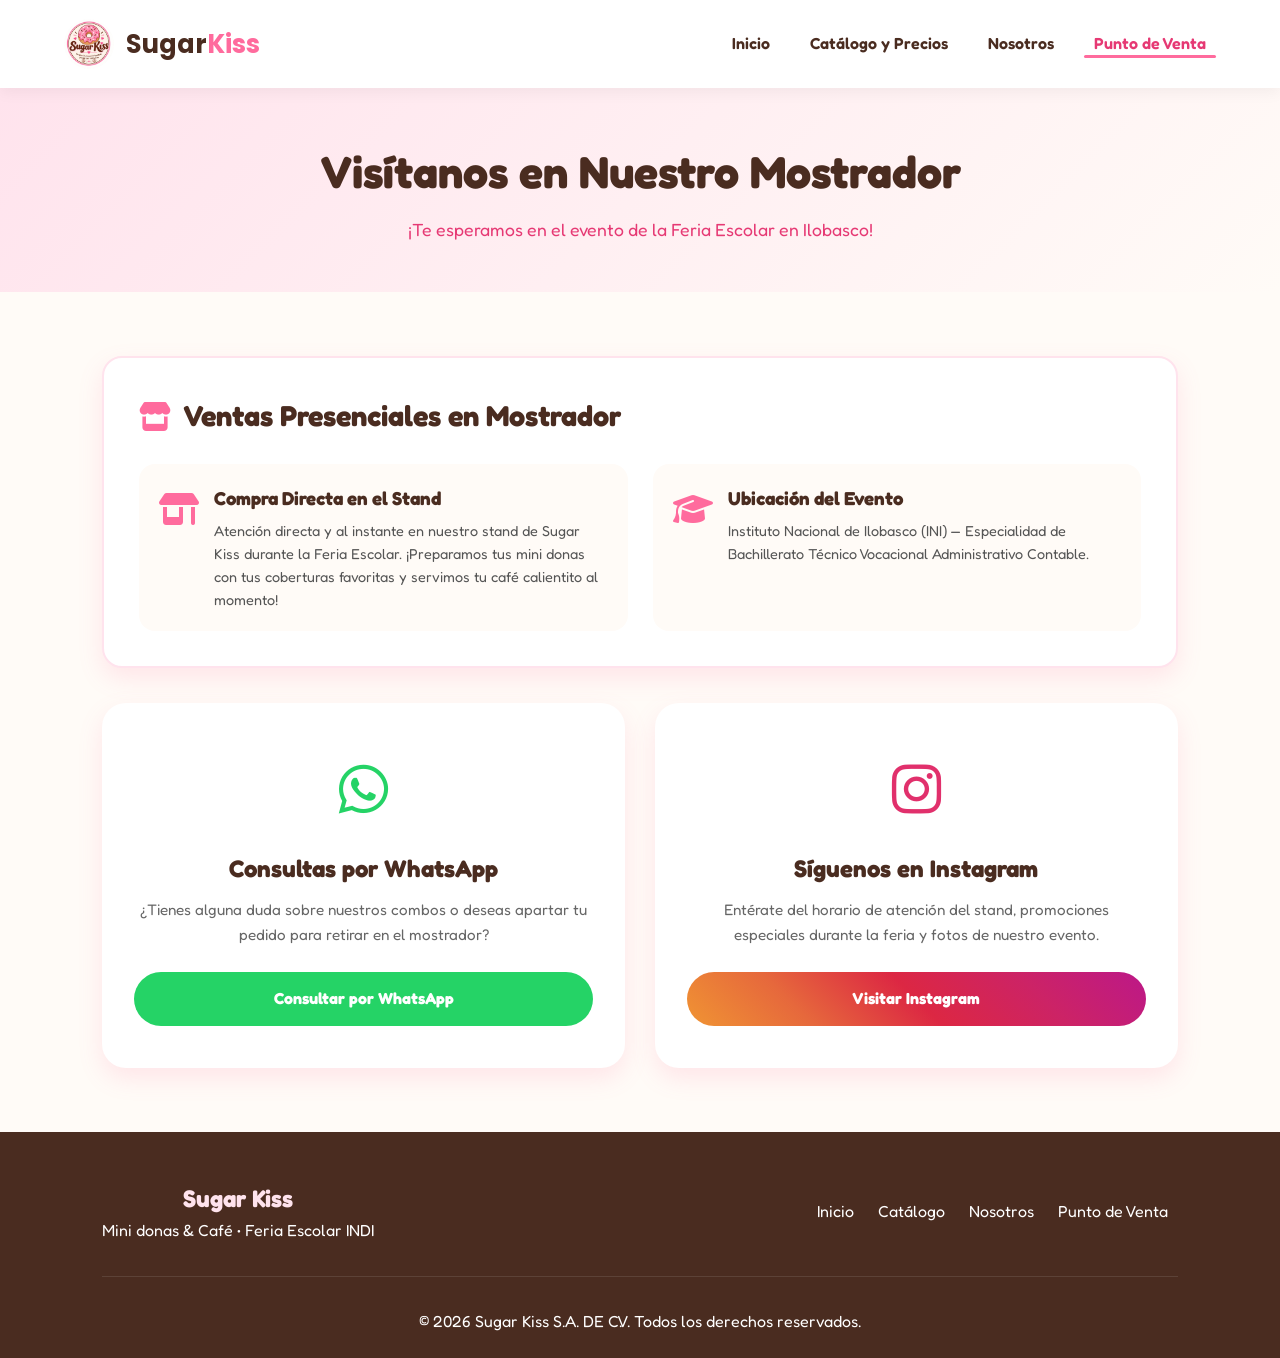
==== pedidos.html @ 319f68ea "Add files via upload" ====
<!DOCTYPE html>
<html lang="es">
<head>
  <meta charset="UTF-8">
  <meta name="viewport" content="width=device-width, initial-scale=1.0">
  <title>Pedidos y Punto de Venta - Sugar Kiss</title>
  <link href="https://fonts.googleapis.com/css2?family=Fredoka:wght@400;600;700&family=Poppins:wght@600;700&display=swap" rel="stylesheet">
  <link rel="stylesheet" href="https://cdnjs.cloudflare.com/ajax/libs/font-awesome/6.4.0/css/all.min.css">
  <link rel="stylesheet" href="estilos.css">
</head>
<body>

  <!-- NAVEGACIÓN -->
  <nav class="navbar">
    <div class="logo-container">
      <img src="logo.jpeg" alt="Sugar Kiss Logo" class="logo-img">
      <div class="logo-texto">Sugar<span>Kiss</span></div>
    </div>
    <ul class="nav-links">
      <li><a href="index.html">Inicio</a></li>
      <li><a href="catalogo.html">Catálogo y Precios</a></li>
      <li><a href="nosotros.html">Nosotros</a></li>
      <li><a href="pedidos.html" class="active">Punto de Venta</a></li>
    </ul>
  </nav>

  <!-- CABECERA -->
  <header class="header-interno">
    <h1>Visítanos en Nuestro Mostrador</h1>
    <p>¡Te esperamos en el evento de la Feria Escolar en Ilobasco!</p>
  </header>

  <main class="seccion-pedidos">

    <!-- ATENCIÓN EN MOSTRADOR -->
    <section class="tarjeta-modalidades">
      <h2><i class="fa-solid fa-store"></i> Ventas Presenciales en Mostrador</h2>
      
      <div class="grid-entregas">
        <div class="item-entrega">
          <div class="icono-entrega"><i class="fa-solid fa-shop"></i></div>
          <div>
            <h3>Compra Directa en el Stand</h3>
            <p>Atención directa y al instante en nuestro stand de Sugar Kiss durante la Feria Escolar. ¡Preparamos tus mini donas con tus coberturas favoritas y servimos tu café calientito al momento!</p>
          </div>
        </div>

        <div class="item-entrega">
          <div class="icono-entrega"><i class="fa-solid fa-graduation-cap"></i></div>
          <div>
            <h3>Ubicación del Evento</h3>
            <p>Instituto Nacional de Ilobasco (INI) — Especialidad de Bachillerato Técnico Vocacional Administrativo Contable.</p>
          </div>
        </div>
      </div>
    </section>

    <!-- CONSULTAS Y RESERVAS PREVIAS -->
    <section class="grid-canales">
      
      <!-- CANAL WHATSAPP -->
      <div class="tarjeta-canal whatsapp-card">
        <div class="icono-canal"><i class="fa-brands fa-whatsapp"></i></div>
        <h3>Consultas por WhatsApp</h3>
        <p>¿Tienes alguna duda sobre nuestros combos o deseas apartar tu pedido para retirar en el mostrador?</p>
        <a href="https://wa.me/50374159301?text=¡Hola!%20Quiero%20consultar%20sobre%20los%20pedidos%20en%20el%20stand%20de%20Sugar%20Kiss%20🍩☕" target="_blank" class="btn-canal btn-wa">
          Consultar por WhatsApp
        </a>
      </div>

      <!-- CANAL INSTAGRAM -->
      <div class="tarjeta-canal instagram-card">
        <div class="icono-canal"><i class="fa-brands fa-instagram"></i></div>
        <h3>Síguenos en Instagram</h3>
        <p>Entérate del horario de atención del stand, promociones especiales durante la feria y fotos de nuestro evento.</p>
        <a href="https://instagram.com" target="_blank" class="btn-canal btn-ig">
          Visitar Instagram
        </a>
      </div>

    </section>

  </main>

  <!-- FOOTER -->
  <footer>
    <div class="footer-content">
      <div class="footer-logo">
        <h2>Sugar Kiss</h2>
        <p>Mini donas & Café • Feria Escolar INDI</p>
      </div>
      <div class="footer-links">
        <a href="index.html">Inicio</a>
        <a href="catalogo.html">Catálogo</a>
        <a href="nosotros.html">Nosotros</a>
        <a href="pedidos.html">Punto de Venta</a>
      </div>
    </div>
    <p>&copy; 2026 Sugar Kiss S.A. DE C.V. Todos los derechos reservados.</p>
  </footer>

</body>
</html>
---- estilos.css ----
/* ==========================================
   SUGAR KISS - ESTILOS COMPLETOS & COMPATIBLES
   ========================================== */

:root {
  --rosa-principal: #ff6b9d;
  --rosa-pastel: #ffe3ed;
  --rosa-fuerte: #e63974;
  --cafe-chocolate: #4a2c20;
  --cafe-claro: #8d5b4c;
  --crema-fondo: #fffbf7;
  --blanco: #ffffff;
  --sombra-suave: 0 10px 25px rgba(255, 107, 157, 0.15);
  --sombra-fuerte: 0 15px 35px rgba(74, 44, 32, 0.2);
  --fuente-titulo: 'Poppins', sans-serif;
  --fuente-cuerpo: 'Fredoka', sans-serif;
}

* {
  margin: 0;
  padding: 0;
  box-sizing: border-box;
}

body {
  font-family: var(--fuente-cuerpo);
  background-color: var(--crema-fondo);
  color: var(--cafe-chocolate);
  line-height: 1.6;
  overflow-x: hidden;
}

/* --- NAVEGACIÓN --- */
.navbar {
  display: flex;
  justify-content: space-between;
  align-items: center;
  padding: 1.2rem 5%;
  background: rgba(255, 255, 255, 0.95);
  backdrop-filter: blur(10px);
  position: sticky;
  top: 0;
  z-index: 1000;
  box-shadow: 0 4px 15px rgba(0,0,0,0.05);
}

.logo-container {
  display: flex;
  align-items: center;
  gap: 12px;
}

.logo-img {
  width: 50px;
  height: 50px;
  border-radius: 50%;
  animation: flotar 3s ease-in-out infinite;
  object-fit: cover;
}

.logo-texto {
  font-family: var(--fuente-titulo);
  font-size: 1.6rem;
  font-weight: 700;
  color: var(--cafe-chocolate);
}

.logo-texto span {
  color: var(--rosa-principal);
}

.nav-links {
  display: flex;
  list-style: none;
  gap: 20px;
}

.nav-links a {
  text-decoration: none;
  color: var(--cafe-chocolate);
  font-weight: 600;
  transition: all 0.3s ease;
  position: relative;
  padding: 5px 10px;
}

.nav-links a.active, .nav-links a:hover {
  color: var(--rosa-fuerte);
}

.nav-links a::after {
  content: '';
  position: absolute;
  width: 0%;
  height: 3px;
  bottom: 0;
  left: 0;
  background-color: var(--rosa-principal);
  transition: width 0.3s ease;
  border-radius: 2px;
}

.nav-links a:hover::after, .nav-links a.active::after {
  width: 100%;
}

/* --- HERO SECTION / BANNER --- */
.hero {
  display: flex;
  align-items: center;
  justify-content: space-between;
  padding: 4rem 8%;
  min-height: 85vh;
  background: linear-gradient(135deg, var(--rosa-pastel) 0%, var(--crema-fondo) 100%);
  position: relative;
}

.hero-content {
  max-width: 550px;
  animation: deslizarIzquierda 1.2s ease-out;
}

.badge {
  background-color: var(--rosa-principal);
  color: var(--blanco);
  padding: 6px 16px;
  border-radius: 20px;
  font-size: 0.9rem;
  font-weight: 600;
  display: inline-block;
  margin-bottom: 1rem;
  box-shadow: 0 4px 10px rgba(255, 107, 157, 0.3);
}

.hero-content h1 {
  font-size: 3.2rem;
  color: var(--cafe-chocolate);
  line-height: 1.2;
  margin-bottom: 1rem;
}

.hero-content p {
  font-size: 1.2rem;
  color: var(--cafe-claro);
  margin-bottom: 2rem;
}

.btn-group {
  display: flex;
  gap: 15px;
}

.btn-primary {
  background-color: var(--rosa-principal);
  color: var(--blanco);
  padding: 14px 28px;
  border-radius: 30px;
  text-decoration: none;
  font-weight: 700;
  transition: all 0.3s ease;
  box-shadow: var(--sombra-suave);
  display: inline-flex;
  align-items: center;
  gap: 8px;
}

.btn-primary:hover {
  background-color: var(--rosa-fuerte);
  transform: translateY(-5px) scale(1.03);
  box-shadow: 0 12px 25px rgba(230, 57, 116, 0.3);
}

.btn-secondary {
  border: 2px solid var(--cafe-chocolate);
  color: var(--cafe-chocolate);
  padding: 14px 28px;
  border-radius: 30px;
  text-decoration: none;
  font-weight: 700;
  transition: all 0.3s ease;
}

.btn-secondary:hover {
  background-color: var(--cafe-chocolate);
  color: var(--blanco);
  transform: translateY(-5px);
}

.hero-image {
  position: relative;
  animation: deslizarDerecha 1.2s ease-out;
}

.img-principal {
  width: 360px;
  height: 360px;
  border-radius: 50%;
  border: 8px solid var(--blanco);
  box-shadow: var(--sombra-fuerte);
  object-fit: cover;
  animation: flotar 4s ease-in-out infinite;
}

/* --- DESTACADOS (INDEX) --- */
.destacados {
  padding: 5rem 8%;
  text-align: center;
}

.titulo-seccion {
  font-size: 2.2rem;
  color: var(--cafe-chocolate);
  margin-bottom: 0.5rem;
}

.subtitulo {
  color: var(--rosa-fuerte);
  font-size: 1.1rem;
  margin-bottom: 3rem;
}

.grid-destacados {
  display: grid;
  grid-template-columns: repeat(auto-fit, minmax(280px, 1fr));
  gap: 30px;
}

.tarjeta-destacada {
  background: var(--blanco);
  padding: 30px 20px;
  border-radius: 24px;
  box-shadow: var(--sombra-suave);
  transition: all 0.4s ease;
  position: relative;
  border: 2px solid transparent;
}

.tarjeta-destacada:hover {
  transform: translateY(-12px);
  border-color: var(--rosa-pastel);
  box-shadow: var(--sombra-fuerte);
}

.icono-tarjeta {
  font-size: 3rem;
  margin-bottom: 1rem;
  display: inline-block;
  animation: latido 2s infinite;
}

.tarjeta-destacada h3 {
  color: var(--cafe-chocolate);
  margin-bottom: 0.8rem;
}

.tarjeta-destacada p {
  color: #666;
  font-size: 0.95rem;
}

/* --- CATÁLOGO DE PRODUCTOS --- */
.header-interno {
  text-align: center;
  padding: 3rem 5%;
  background: linear-gradient(135deg, var(--rosa-pastel) 0%, var(--crema-fondo) 100%);
}

.header-interno h1 {
  font-size: 2.8rem;
  color: var(--cafe-chocolate);
  margin-bottom: 0.5rem;
}

.header-interno p {
  color: var(--rosa-fuerte);
  font-size: 1.1rem;
}

.seccion-catalogo {
  padding: 4rem 8%;
}

.categoria {
  margin-bottom: 3.5rem;
}

.categoria h2 {
  font-size: 1.8rem;
  color: var(--cafe-chocolate);
  margin-bottom: 0.3rem;
}

.desc-categoria {
  color: var(--cafe-claro);
  margin-bottom: 2rem;
}

.grid-productos {
  display: grid;
  grid-template-columns: repeat(auto-fit, minmax(280px, 1fr));
  gap: 25px;
}

.tarjeta-producto {
  background: var(--blanco);
  padding: 30px;
  border-radius: 20px;
  box-shadow: var(--sombra-suave);
  position: relative;
  transition: all 0.3s ease;
  border: 2px solid transparent;
}

.tarjeta-producto:hover {
  transform: translateY(-8px);
  border-color: var(--rosa-principal);
  box-shadow: var(--sombra-fuerte);
}

.tag-precio {
  position: absolute;
  top: 20px;
  right: 20px;
  background-color: var(--rosa-principal);
  color: var(--blanco);
  padding: 6px 14px;
  border-radius: 20px;
  font-weight: 700;
  font-size: 1.1rem;
}

.tarjeta-producto h3 {
  color: var(--cafe-chocolate);
  margin-bottom: 10px;
  font-size: 1.4rem;
  padding-right: 60px;
}

.tarjeta-producto p {
  color: #666;
  font-size: 0.95rem;
  margin-bottom: 15px;
}

.detalles-lista {
  list-style: none;
  font-size: 0.9rem;
  color: var(--cafe-claro);
}

.detalles-lista li {
  margin-bottom: 6px;
}

.centrar-btn {
  text-align: center;
  margin-top: 3rem;
}

/* --- FOOTER --- */
footer {
  background-color: var(--cafe-chocolate);
  color: var(--blanco);
  padding: 3rem 8% 1.5rem;
  text-align: center;
}

.footer-content {
  display: flex;
  flex-wrap: wrap;
  justify-content: space-between;
  align-items: center;
  gap: 20px;
  margin-bottom: 2rem;
  border-bottom: 1px solid rgba(255,255,255,0.1);
  padding-bottom: 2rem;
}

.footer-logo h2 {
  color: var(--rosa-pastel);
}

.footer-links a {
  color: var(--blanco);
  margin: 0 10px;
  text-decoration: none;
  transition: color 0.3s;
}

.footer-links a:hover {
  color: var(--rosa-principal);
}

/* --- ANIMACIONES KEYFRAMES --- */
@keyframes flotar {
  0%, 100% { transform: translateY(0px); }
  50% { transform: translateY(-15px); }
}

@keyframes deslizarIzquierda {
  from { opacity: 0; transform: translateX(-50px); }
  to { opacity: 1; transform: translateX(0); }
}

@keyframes deslizarDerecha {
  from { opacity: 0; transform: translateX(50px); }
  to { opacity: 1; transform: translateX(0); }
}

@keyframes latido {
  0%, 100% { transform: scale(1); }
  50% { transform: scale(1.1); }
}

/* Responsive */
@media (max-width: 768px) {
  .hero {
    flex-direction: column;
    text-align: center;
    padding-top: 2rem;
  }
  .btn-group {
    justify-content: center;
  }
  .img-principal {
    width: 260px;
    height: 260px;
    margin-top: 2rem;
  }
  .nav-links {
    display: none;
  }
}


/* --- ESTILOS SECCIÓN NOSOTROS --- */
.seccion-nosotros {
  padding: 4rem 8%;
  display: flex;
  flex-direction: column;
  gap: 30px;
}

.tarjeta-nosotros {
  background: var(--blanco);
  padding: 35px;
  border-radius: 20px;
  box-shadow: var(--sombra-suave);
  border: 2px solid var(--rosa-pastel);
}

.tarjeta-nosotros h2 {
  color: var(--cafe-chocolate);
  margin-bottom: 15px;
  display: flex;
  align-items: center;
  gap: 12px;
  font-size: 1.8rem;
}

.tarjeta-nosotros h2 i {
  color: var(--rosa-principal);
}

.grid-mision-vision {
  display: grid;
  grid-template-columns: repeat(auto-fit, minmax(300px, 1fr));
  gap: 25px;
}

.grid-valores {
  display: grid;
  grid-template-columns: repeat(auto-fit, minmax(220px, 1fr));
  gap: 20px;
  margin-top: 15px;
}

.item-valor {
  background-color: var(--crema-fondo);
  padding: 20px;
  border-radius: 15px;
  border-left: 4px solid var(--rosa-principal);
}

.item-valor h3 {
  color: var(--rosa-fuerte);
  margin-bottom: 8px;
}

.item-valor p {
  font-size: 0.95rem;
  color: #555;
}


/* --- ESTILOS SECCIÓN PEDIDOS --- */
.seccion-pedidos {
  padding: 4rem 8%;
  display: flex;
  flex-direction: column;
  gap: 35px;
}

.grid-canales {
  display: grid;
  grid-template-columns: repeat(auto-fit, minmax(280px, 1fr));
  gap: 30px;
}

.tarjeta-canal {
  background: var(--blanco);
  padding: 40px 30px;
  border-radius: 24px;
  text-align: center;
  box-shadow: var(--sombra-suave);
  transition: all 0.3s ease;
  border: 2px solid transparent;
}

.tarjeta-canal:hover {
  transform: translateY(-8px);
  box-shadow: var(--sombra-fuerte);
}

.icono-canal {
  font-size: 3.5rem;
  margin-bottom: 15px;
}

.whatsapp-card .icono-canal {
  color: #25d366;
}

.instagram-card .icono-canal {
  color: #e1306c;
}

.tarjeta-canal h3 {
  color: var(--cafe-chocolate);
  margin-bottom: 10px;
  font-size: 1.5rem;
}

.tarjeta-canal p {
  color: #666;
  font-size: 0.95rem;
  margin-bottom: 25px;
}

.btn-canal {
  display: inline-block;
  width: 100%;
  padding: 14px 20px;
  border-radius: 30px;
  text-decoration: none;
  font-weight: 700;
  color: var(--blanco);
  transition: all 0.3s ease;
}

.btn-wa {
  background-color: #25d366;
}

.btn-wa:hover {
  background-color: #1eb857;
  transform: scale(1.02);
}

.btn-ig {
  background: linear-gradient(45deg, #f09433 0%, #e6683c 25%, #dc2743 50%, #cc2366 75%, #bc1888 100%);
}

.btn-ig:hover {
  opacity: 0.9;
  transform: scale(1.02);
}

.tarjeta-modalidades {
  background: var(--blanco);
  padding: 35px;
  border-radius: 20px;
  box-shadow: var(--sombra-suave);
  border: 2px solid var(--rosa-pastel);
}

.tarjeta-modalidades h2 {
  color: var(--cafe-chocolate);
  margin-bottom: 25px;
  font-size: 1.8rem;
  display: flex;
  align-items: center;
  gap: 12px;
}

.tarjeta-modalidades h2 i {
  color: var(--rosa-principal);
}

.grid-entregas {
  display: grid;
  grid-template-columns: repeat(auto-fit, minmax(280px, 1fr));
  gap: 25px;
}

.item-entrega {
  display: flex;
  align-items: flex-start;
  gap: 15px;
  background-color: var(--crema-fondo);
  padding: 20px;
  border-radius: 16px;
}

.icono-entrega {
  font-size: 2rem;
  color: var(--rosa-principal);
}

.item-entrega h3 {
  color: var(--cafe-chocolate);
  margin-bottom: 5px;
}

.item-entrega p {
  font-size: 0.9rem;
  color: #555;
}
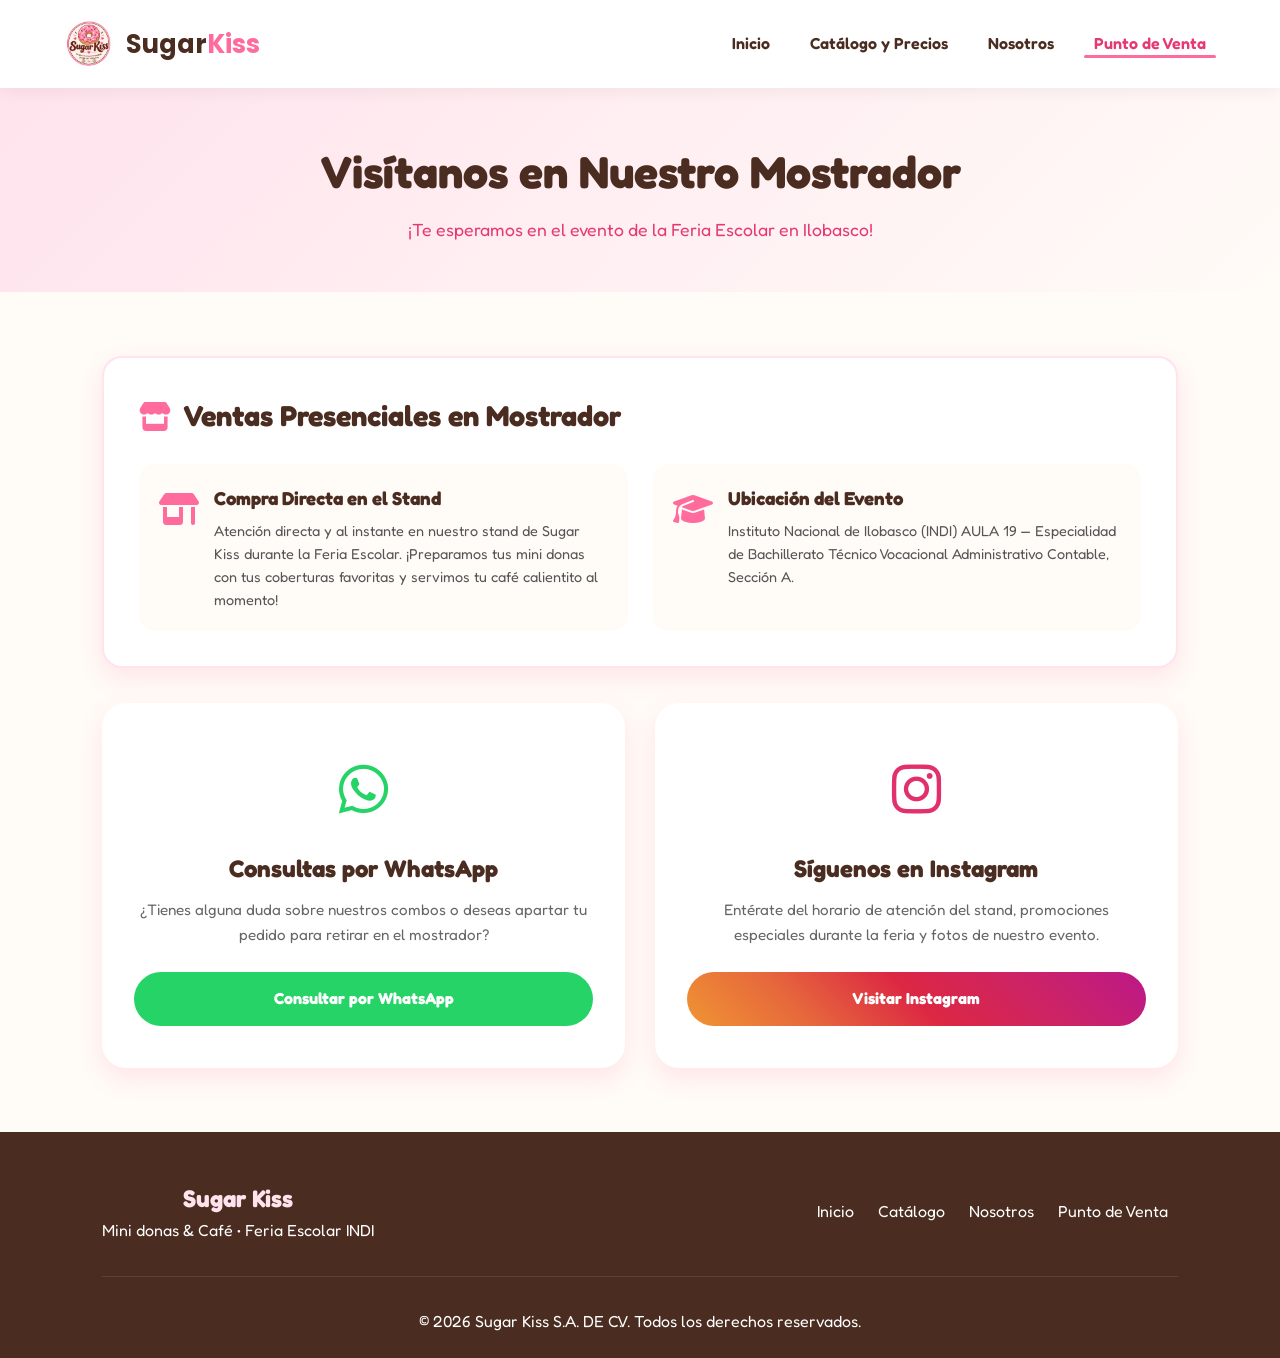
==== commit 479b0b38: "Update pedidos.html" ====
--- a/pedidos.html
+++ b/pedidos.html
@@ -49,7 +49,7 @@
           <div class="icono-entrega"><i class="fa-solid fa-graduation-cap"></i></div>
           <div>
             <h3>Ubicación del Evento</h3>
-            <p>Instituto Nacional de Ilobasco (INI) — Especialidad de Bachillerato Técnico Vocacional Administrativo Contable.</p>
+            <p>Instituto Nacional de Ilobasco (INDI) AULA 19 — Especialidad de Bachillerato Técnico Vocacional Administrativo Contable, Sección A.</p>
           </div>
         </div>
       </div>
@@ -73,7 +73,7 @@
         <div class="icono-canal"><i class="fa-brands fa-instagram"></i></div>
         <h3>Síguenos en Instagram</h3>
         <p>Entérate del horario de atención del stand, promociones especiales durante la feria y fotos de nuestro evento.</p>
-        <a href="https://instagram.com" target="_blank" class="btn-canal btn-ig">
+        <a href="https://www.instagram.com/sugarkiss.sv" target="_blank" class="btn-canal btn-ig">
           Visitar Instagram
         </a>
       </div>
@@ -100,4 +100,4 @@
   </footer>
 
 </body>
-</html>+</html>
